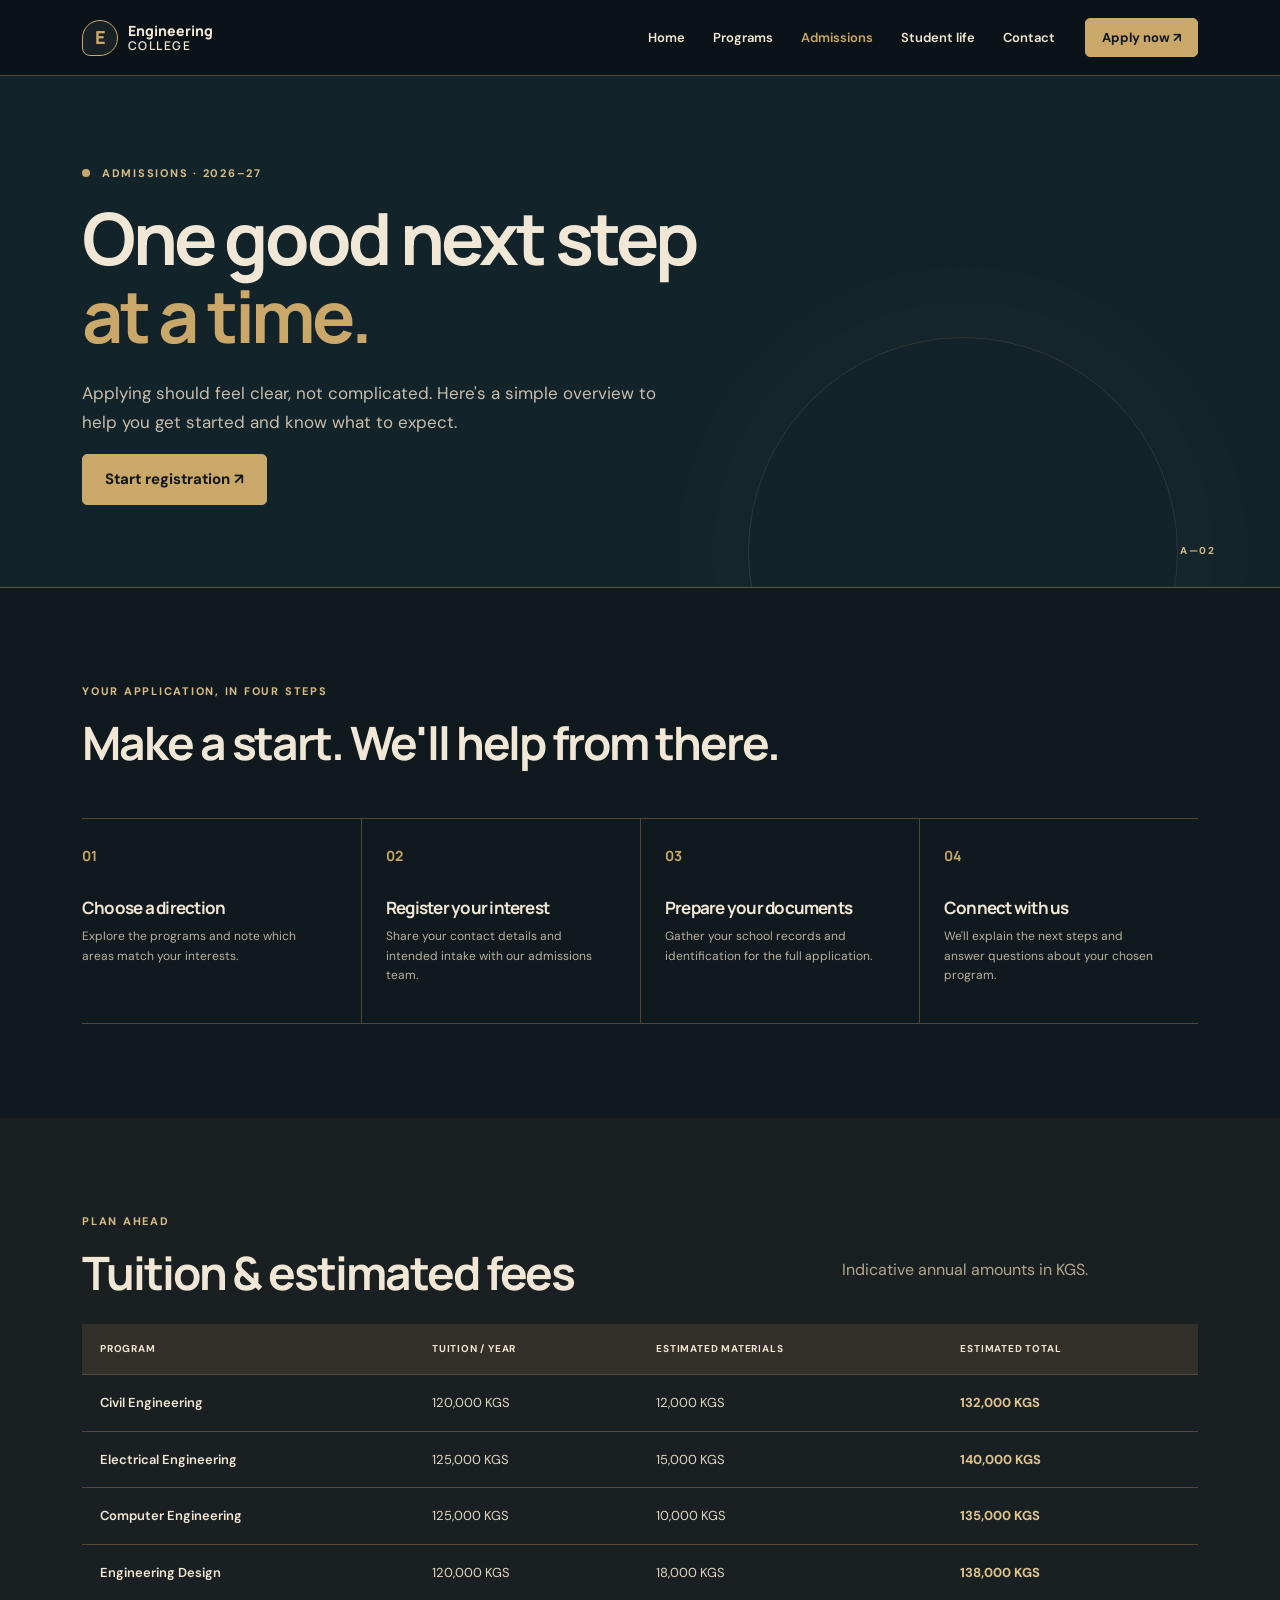
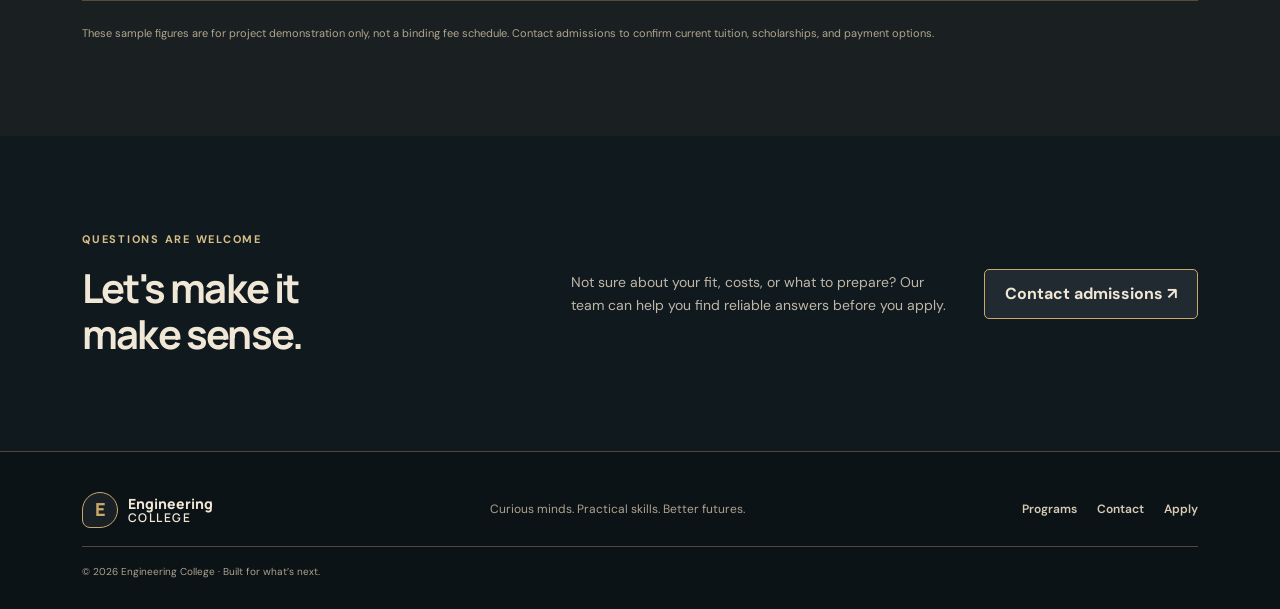
==== admissions.html @ 844ea19c "Build Engineering College static website Add six accessible responsive pages, interactive filters, v" ====
<!doctype html>
<html lang="en">
<head><meta charset="utf-8"><meta name="viewport" content="width=device-width, initial-scale=1"><meta name="description" content="Find your next step at Engineering College: application process, key dates, and estimated tuition and fees."><title>Admissions | Engineering College</title><link rel="preconnect" href="https://cdn.jsdelivr.net"><link href="https://cdn.jsdelivr.net/npm/bootstrap@5.3.3/dist/css/bootstrap.min.css" rel="stylesheet"><link href="assets/styles.css" rel="stylesheet"></head>
<body>
  <a class="skip-link" href="#main">Skip to content</a>
  <nav class="navbar navbar-expand-lg fixed-top site-nav" aria-label="Main navigation"><div class="container"><a class="navbar-brand brand" href="index.html"><span class="brand-mark" aria-hidden="true">E</span><span>Engineering<span class="brand-light">College</span></span></a><button class="navbar-toggler" type="button" data-bs-toggle="collapse" data-bs-target="#mainNav" aria-controls="mainNav" aria-expanded="false" aria-label="Toggle navigation"><span class="navbar-toggler-icon"></span></button><div class="collapse navbar-collapse" id="mainNav"><ul class="navbar-nav ms-auto align-items-lg-center"><li class="nav-item"><a class="nav-link" href="index.html">Home</a></li><li class="nav-item"><a class="nav-link" href="programs.html">Programs</a></li><li class="nav-item"><a class="nav-link active" aria-current="page" href="admissions.html">Admissions</a></li><li class="nav-item"><a class="nav-link" href="student-life.html">Student life</a></li><li class="nav-item"><a class="nav-link" href="contact.html">Contact</a></li><li class="nav-item ms-lg-3"><a class="btn btn-small btn-coral" href="registration.html">Apply now <span aria-hidden="true">↗</span></a></li></ul></div></div></nav>
  <main id="main">
    <section class="page-hero"><div class="container"><p class="eyebrow"><span class="eyebrow-dot"></span> Admissions · 2026–27</p><h1>One good next step<br><span class="text-coral">at a time.</span></h1><p class="hero-lead">Applying should feel clear, not complicated. Here's a simple overview to help you get started and know what to expect.</p><a class="btn btn-coral btn-lg mt-3" href="registration.html">Start registration <span aria-hidden="true">↗</span></a></div><span class="page-hero-mark" aria-hidden="true">A—02</span></section>
    <section class="section-pad"><div class="container"><div class="section-heading"><p class="eyebrow">Your application, in four steps</p><h2>Make a start. We'll help from there.</h2></div>
      <div class="steps-grid mt-5">
        <article class="step-card"><span class="step-count">01</span><h3>Choose a direction</h3><p>Explore the programs and note which areas match your interests.</p></article>
        <article class="step-card"><span class="step-count">02</span><h3>Register your interest</h3><p>Share your contact details and intended intake with our admissions team.</p></article>
        <article class="step-card"><span class="step-count">03</span><h3>Prepare your documents</h3><p>Gather your school records and identification for the full application.</p></article>
        <article class="step-card"><span class="step-count">04</span><h3>Connect with us</h3><p>We'll explain the next steps and answer questions about your chosen program.</p></article>
      </div>
    </div></section>
    <section class="tinted-section section-pad"><div class="container"><div class="section-heading row align-items-end"><div class="col-md-8"><p class="eyebrow">Plan ahead</p><h2>Tuition &amp; estimated fees</h2></div><div class="col-md-4"><p class="text-muted">Indicative annual amounts in KGS.</p></div></div>
      <div class="table-responsive mt-4"><table class="table fee-table"><caption class="visually-hidden">Estimated annual tuition and fees for the 2026–27 academic year</caption><thead><tr><th scope="col">Program</th><th scope="col">Tuition / year</th><th scope="col">Estimated materials</th><th scope="col">Estimated total</th></tr></thead><tbody><tr><th scope="row">Civil Engineering</th><td>120,000 KGS</td><td>12,000 KGS</td><td><strong>132,000 KGS</strong></td></tr><tr><th scope="row">Electrical Engineering</th><td>125,000 KGS</td><td>15,000 KGS</td><td><strong>140,000 KGS</strong></td></tr><tr><th scope="row">Computer Engineering</th><td>125,000 KGS</td><td>10,000 KGS</td><td><strong>135,000 KGS</strong></td></tr><tr><th scope="row">Engineering Design</th><td>120,000 KGS</td><td>18,000 KGS</td><td><strong>138,000 KGS</strong></td></tr></tbody></table></div>
      <p class="table-note">These sample figures are for project demonstration only, not a binding fee schedule. Contact admissions to confirm current tuition, scholarships, and payment options.</p>
    </div></section>
    <section class="section-pad"><div class="container split-callout"><div><p class="eyebrow">Questions are welcome</p><h2>Let's make it<br>make sense.</h2></div><p>Not sure about your fit, costs, or what to prepare? Our team can help you find reliable answers before you apply.</p><a class="btn btn-dark-green" href="contact.html">Contact admissions <span aria-hidden="true">↗</span></a></div></section>
  </main>
  <footer class="site-footer"><div class="container footer-inner"><a class="navbar-brand brand" href="index.html"><span class="brand-mark" aria-hidden="true">E</span><span>Engineering<span class="brand-light">College</span></span></a><p>Curious minds. Practical skills. Better futures.</p><div class="footer-links"><a href="programs.html">Programs</a><a href="contact.html">Contact</a><a href="registration.html">Apply</a></div><small>© 2026 Engineering College · Built for what’s next.</small></div></footer>
  <script src="https://cdn.jsdelivr.net/npm/bootstrap@5.3.3/dist/js/bootstrap.bundle.min.js"></script><script src="assets/script.js" defer></script>
</body></html>
---- assets/styles.css ----
@import url('https://fonts.googleapis.com/css2?family=DM+Sans:wght@400;500;600;700&family=Manrope:wght@400;500;600;700;800&display=swap');

:root {
  --ink: #f0e7d6;
  --ink-soft: #c9bdab;
  --muted: #b1a58f;
  --paper: #10191e;
  --white: #192126;
  --coral: #c9a86a;
  --coral-dark: #e0c58f;
  --sage: #263138;
  --sage-dark: #c9a86a;
  --line: #514638;
  --display: 'Manrope', 'Arial', sans-serif;
  --body: 'DM Sans', 'Arial', sans-serif;
}

* { box-sizing: border-box; }
html { scroll-behavior: smooth; scroll-padding-top: 5.5rem; }
body { margin: 0; padding-top: 76px; color: var(--ink); background: var(--paper); font-family: var(--body); font-size: 16px; line-height: 1.65; }
a { color: inherit; }
a:focus-visible, button:focus-visible, input:focus-visible, select:focus-visible, textarea:focus-visible { outline: 3px solid #277966; outline-offset: 3px; }
.skip-link { position: fixed; z-index: 1100; top: 8px; left: 8px; padding: 10px 16px; color: #fff; background: var(--ink); transform: translateY(-150%); }
.skip-link:focus { transform: translateY(0); }
.site-nav { min-height: 76px; padding: 10px 0; background: rgba(252, 250, 246, .97); border-bottom: 1px solid rgba(29, 48, 45, .08); backdrop-filter: blur(12px); }
.brand { display: inline-flex; align-items: center; gap: 10px; color: var(--ink); font-family: var(--display); font-size: 14px; font-weight: 800; line-height: 1.1; }
.brand:hover { color: var(--ink); }
.brand-mark { display: grid; width: 36px; height: 36px; place-items: center; color: #fff; background: var(--sage-dark); border-radius: 50% 50% 50% 8px; font-size: 18px; }
.brand-light { display: block; font-size: 12px; font-weight: 600; letter-spacing: .12em; text-transform: uppercase; }
.site-nav .nav-link { margin: 0 5px; padding: 10px 9px !important; color: #42514c; font-size: 13px; font-weight: 600; }
.site-nav .nav-link:hover, .site-nav .nav-link.active { color: var(--coral-dark); }
.navbar-toggler { border-color: var(--line); }
.navbar-toggler:focus { box-shadow: 0 0 0 .2rem rgba(39, 121, 102, .2); }
.btn { border-radius: 5px; font-weight: 700; }
.btn-coral { border: 1px solid var(--coral); color: #fff; background: var(--coral); }
.btn-coral:hover, .btn-coral:focus { border-color: var(--coral-dark); color: #fff; background: var(--coral-dark); }
.btn-coral.active { color: #fff; background: var(--coral-dark); }
.btn-small { padding: 9px 16px; font-size: 13px; }
.btn-lg { padding: 13px 22px; font-size: 15px; }
.btn-dark-green { padding: 12px 20px; color: #fff; background: var(--ink); }
.btn-dark-green:hover { color: #fff; background: var(--sage-dark); }
.hero { position: relative; overflow: hidden; padding: 75px 0 88px; background: #f3efe6; }
.hero::before { position: absolute; top: -240px; right: -170px; width: 630px; height: 630px; border: 1px solid rgba(55, 86, 77, .12); border-radius: 50%; content: ''; }
.hero-copy { position: relative; z-index: 1; padding-bottom: 10px; }
.eyebrow { margin-bottom: 17px; color: var(--sage-dark); font-size: 11px; font-weight: 700; letter-spacing: .16em; text-transform: uppercase; }
.eyebrow-dot { display: inline-block; width: 8px; height: 8px; margin-right: 7px; border-radius: 50%; background: var(--coral); }
h1, h2, h3 { font-family: var(--display); font-weight: 700; letter-spacing: -.045em; }
h1 { max-width: 720px; margin: 0; font-size: clamp(42px, 6vw, 72px); line-height: 1.08; }
h2 { font-size: clamp(30px, 4vw, 46px); line-height: 1.15; }
h3 { font-size: 21px; line-height: 1.3; }
.text-coral { color: var(--coral); }
.text-muted-green { color: #71847a; }
.hero-lead { max-width: 490px; margin: 24px 0 0; color: #59635e; font-size: 17px; line-height: 1.75; }
.text-link { display: inline-flex; align-items: center; gap: 9px; color: var(--ink); font-size: 14px; font-weight: 700; text-decoration: none; }
.text-link span { transition: transform .18s ease; }
.text-link:hover { color: var(--coral-dark); }
.text-link:hover span { transform: translateX(4px); }
.hero-proof { display: flex; align-items: center; gap: 14px; margin-top: 48px; }
.hero-proof p { margin: 0; color: var(--muted); font-size: 12px; line-height: 1.5; }
.hero-proof strong { color: var(--ink); }
.proof-avatars { display: flex; padding-left: 5px; }
.proof-avatars span { display: grid; width: 34px; height: 34px; margin-left: -5px; place-items: center; border: 2px solid #f3efe6; border-radius: 50%; color: var(--ink); background: #e7b6a1; font-size: 9px; font-weight: 700; }
.proof-avatars span:nth-child(2) { background: #bfd2c5; }
.proof-avatars span:nth-child(3) { background: #cbc3dc; }
.hero-art-wrap { position: relative; max-width: 560px; margin-left: auto; }
.hero-art { display: block; width: 100%; border-radius: 48% 48% 4px 4px; }
.art-note { position: absolute; right: -15px; bottom: 38px; display: flex; align-items: center; gap: 13px; max-width: 270px; padding: 17px 19px; color: var(--ink); background: #fffdf9; box-shadow: 0 12px 40px rgba(29, 48, 45, .1); font-size: 11px; line-height: 1.5; }
.art-note strong { font-size: 12px; }
.note-icon { color: var(--coral); font-size: 26px; }
.art-index { position: absolute; top: 18px; right: -30px; color: var(--sage-dark); font-size: 9px; font-weight: 700; letter-spacing: .16em; line-height: 1.6; writing-mode: vertical-rl; }
.hero-side-label { position: absolute; bottom: 20px; left: 22px; color: #77877e; font-size: 9px; font-weight: 700; letter-spacing: .2em; writing-mode: vertical-rl; transform: rotate(180deg); }
.stat-strip { padding: 29px 0; color: #fff; background: var(--sage-dark); }
.stat-strip .row > div { border-right: 1px solid rgba(255,255,255,.2); }
.stat-strip .row > div:last-child { border: 0; }
.stat-number { margin: 0; font-family: var(--display); font-size: 30px; font-weight: 700; letter-spacing: -.04em; line-height: 1.1; }
.stat-number span { color: #f0a58e; }
.stat-label { margin: 7px 0 0; color: #d4dfd8; font-size: 11px; }
.section-pad { padding: 94px 0; }
.section-heading { margin-bottom: 24px; }
.section-heading h2 { margin: 0; }
.feature-card { position: relative; height: 100%; min-height: 278px; padding: 27px 27px 32px; border: 1px solid var(--line); background: #fffdf9; }
.feature-number { position: absolute; top: 25px; right: 27px; color: #adb6ae; font-size: 10px; font-weight: 700; letter-spacing: .1em; }
.feature-icon { display: grid; width: 46px; height: 46px; margin-bottom: 27px; place-items: center; border-radius: 50%; font-size: 24px; }
.icon-peach { color: #9c4e3c; background: #f6e1d7; }
.icon-sage { color: #315a4c; background: #e0ebe2; }
.icon-lilac { color: #625481; background: #ece7f4; }
.feature-card h3 { margin-bottom: 12px; font-size: 19px; }
.feature-card p { max-width: 300px; margin: 0; color: #69736d; font-size: 13px; line-height: 1.75; }
.card-arrow { position: absolute; right: 24px; bottom: 20px; color: var(--coral); font-size: 22px; text-decoration: none; }
.home-cta { padding: 20px 0 90px; }
.cta-panel { position: relative; display: flex; min-height: 250px; align-items: center; justify-content: space-between; gap: 30px; overflow: hidden; padding: 50px 7%; color: #fff; background: var(--sage-dark); }
.cta-panel h2 { position: relative; z-index: 1; margin: 0; font-size: clamp(30px, 4vw, 42px); }
.eyebrow-light { color: #d0ded4; }
.cta-panel .btn { position: relative; z-index: 1; color: var(--ink); }
.cta-panel .btn:hover { color: var(--coral-dark); }
.cta-spark { position: absolute; top: -95px; right: 18%; color: rgba(255,255,255,.08); font-size: 310px; }
.site-footer { padding: 40px 0 28px; border-top: 1px solid var(--line); background: #f5f2eb; }
.footer-inner { display: flex; flex-wrap: wrap; align-items: center; justify-content: space-between; gap: 18px 30px; }
.footer-inner > p { margin: 0; color: var(--muted); font-size: 12px; }
.footer-links { display: flex; gap: 20px; }
.footer-links a { color: var(--ink-soft); font-size: 12px; font-weight: 600; text-decoration: none; }
.footer-links a:hover { color: var(--coral-dark); }
.footer-inner small { width: 100%; padding-top: 17px; border-top: 1px solid var(--line); color: var(--muted); font-size: 10px; }
.page-hero { position: relative; overflow: hidden; padding: 88px 0 82px; background: #f3efe6; }
.page-hero::after { position: absolute; right: 8%; bottom: -180px; width: 430px; height: 430px; border: 1px solid rgba(55,86,77,.12); border-radius: 50%; box-shadow: 0 0 0 35px rgba(55,86,77,.025), 0 0 0 70px rgba(55,86,77,.025); content: ''; }
.page-hero .container { position: relative; z-index: 1; }
.page-hero .hero-lead { max-width: 600px; }
.page-hero-short { padding: 75px 0 68px; }
.page-hero-mark { position: absolute; right: 5%; bottom: 27px; z-index: 1; color: #76847c; font-size: 10px; font-weight: 700; letter-spacing: .18em; }
.program-card { position: relative; height: 100%; padding: 28px 30px; border: 1px solid rgba(29,48,45,.08); }
.program-peach { background: #f7e6dd; }
.program-blue { background: #e6edf0; }
.program-sage { background: #e5eee6; }
.program-lilac { background: #eee9f4; }
.program-top { display: flex; align-items: center; justify-content: space-between; margin-bottom: 34px; }
.program-code { color: #5e6e66; font-size: 9px; font-weight: 700; letter-spacing: .12em; }
.program-symbol { color: var(--sage-dark); font-size: 32px; }
.program-card h3 { margin: 0 0 10px; font-size: 25px; }
.program-card p { max-width: 500px; color: #54635c; font-size: 13px; }
.program-card ul { display: flex; flex-wrap: wrap; gap: 7px 22px; margin: 22px 0 25px; padding: 0; list-style: none; }
.program-card li { color: var(--ink-soft); font-size: 11px; }
.program-card li::before { margin-right: 7px; color: var(--coral); content: '•'; }
.filter-row { display: flex; flex-wrap: wrap; gap: 8px; }
.filter-button { padding: 8px 15px; border: 1px solid #d6ddd7; border-radius: 30px; color: var(--ink-soft); background: transparent; font-size: 12px; font-weight: 600; }
.filter-button:hover, .filter-button.is-selected { border-color: var(--sage-dark); color: #fff; background: var(--sage-dark); }
.tinted-section { background: #f3f1e9; }
.split-callout { display: grid; grid-template-columns: 1.2fr 1fr auto; align-items: center; gap: 36px; }
.split-callout h2 { margin: 0; font-size: clamp(30px, 4vw, 40px); }
.split-callout > p { margin: 0; color: #647069; font-size: 14px; }
.split-callout .btn { white-space: nowrap; }
.steps-grid { display: grid; grid-template-columns: repeat(4, 1fr); gap: 0; border-top: 1px solid var(--line); }
.step-card { min-height: 205px; padding: 25px 24px 24px 0; border-bottom: 1px solid var(--line); }
.step-card + .step-card { padding-left: 24px; border-left: 1px solid var(--line); }
.step-count { display: block; margin-bottom: 30px; color: var(--coral); font-family: var(--display); font-size: 14px; font-weight: 700; }
.step-card h3 { font-size: 17px; }
.step-card p { max-width: 220px; margin: 0; color: var(--muted); font-size: 12px; }
.fee-table { min-width: 650px; margin-bottom: 12px; border-color: #dedfd7; }
.fee-table th, .fee-table td { padding: 17px 18px; background: transparent; color: var(--ink-soft); font-size: 13px; }
.fee-table thead th { color: var(--sage-dark); background: #e7ebe3; font-size: 10px; letter-spacing: .08em; text-transform: uppercase; }
.fee-table tbody th { color: var(--ink); font-weight: 600; }
.fee-table strong { color: var(--ink); }
.table-note { margin: 12px 0 0; color: var(--muted); font-size: 11px; }
.news-card { height: 100%; padding-bottom: 20px; }
.news-art { display: flex; height: 210px; align-items: center; justify-content: space-between; overflow: hidden; padding: 26px; }
.news-art span { font-family: var(--display); font-size: 30px; font-weight: 800; letter-spacing: -.07em; line-height: .96; }
.news-art i { font-size: 70px; font-style: normal; opacity: .7; }
.news-art-orange { color: #863f2f; background: #f1d4c6; }
.news-art-green { color: #305749; background: #dce9dd; }
.news-art-blue { color: #3c5960; background: #dce7e9; }
.news-meta { display: flex; justify-content: space-between; margin: 21px 0 11px; color: #748278; font-size: 9px; font-weight: 700; letter-spacing: .12em; }
.news-card h3 { margin-bottom: 9px; font-size: 19px; }
.news-card p { min-height: 66px; color: #66716b; font-size: 12px; }
.news-card .text-link { font-size: 12px; }
.contact-section { padding-top: 75px; }
.contact-section h2, .registration-aside h2 { margin-bottom: 17px; font-size: clamp(32px, 4vw, 44px); }
.contact-intro, .registration-aside > p:not(.eyebrow) { max-width: 380px; color: #6a756e; font-size: 14px; }
.contact-detail { display: flex; gap: 15px; margin-top: 27px; }
.detail-icon { display: grid; flex: 0 0 38px; width: 38px; height: 38px; place-items: center; border-radius: 50%; color: var(--sage-dark); background: var(--sage); font-size: 16px; }
.contact-detail div > span { display: block; margin-bottom: 3px; color: var(--muted); font-size: 10px; font-weight: 700; letter-spacing: .1em; text-transform: uppercase; }
.contact-detail a, .contact-detail p { margin: 0; color: var(--ink); font-size: 13px; font-weight: 600; text-decoration: none; }
.contact-detail a:hover { color: var(--coral-dark); text-decoration: underline; }
.contact-hours { margin-top: 27px; color: var(--muted); font-size: 11px; }
.form-panel { padding: 34px; border: 1px solid var(--line); background: #fffdf9; }
.form-title { margin: 0 0 7px; font-size: 23px; }
.form-subtitle { margin: 0 0 25px; color: var(--muted); font-size: 12px; }
.form-subtitle span, .form-label > span, .agreement-check .form-check-label > span { color: var(--coral-dark); }
.form-label, .choice-field legend { margin-bottom: 7px; color: var(--ink); font-size: 12px; font-weight: 700; }
.form-control, .form-select { min-height: 46px; border-color: #dcded7; border-radius: 3px; color: var(--ink); background-color: #fff; font-size: 13px; }
textarea.form-control { min-height: unset; }
.form-control:focus, .form-select:focus, .form-check-input:focus { border-color: #438572; box-shadow: 0 0 0 .2rem rgba(39,121,102,.14); }
.form-control.is-invalid, .form-select.is-invalid { border-color: #b94537; background-image: none; }
.form-check-input.is-invalid { border-color: #b94537; }
.field-error { min-height: 0; color: #a9382e; font-size: 11px; }
.field-error:not(:empty) { margin-top: 4px; }
.form-text { color: var(--muted); font-size: 10px; }
.choice-field { margin: 0; padding: 0; border: 0; }
.choice-field legend { float: none; width: auto; }
.choice-options { display: flex; gap: 25px; padding-top: 3px; }
.form-check-label { color: #4d5b54; font-size: 12px; }
.form-check-input { border-color: #adb8ae; }
.agreement-check { padding: 14px 15px 14px 2em; background: #f4f4ed; }
.agreement-check .form-check-label { line-height: 1.55; }
.form-feedback { min-height: 0; margin: 12px 0 0; font-size: 13px; font-weight: 600; }
.form-feedback:empty { display: none; }
.form-feedback.is-success { padding: 12px 14px; color: #285d43; background: #e4f1e5; }
.form-feedback.is-error { padding: 12px 14px; color: #8d3029; background: #f8e6e1; }
.form-disclaimer { margin: 13px 0 0; color: var(--muted); font-size: 10px; line-height: 1.6; }
.honeypot { position: absolute !important; width: 1px; height: 1px; overflow: hidden; clip: rect(0,0,0,0); white-space: nowrap; }
.registration-section { padding-top: 70px; }
.registration-aside { position: sticky; top: 110px; }
.aside-note { display: flex; gap: 13px; margin-top: 30px; padding: 16px; color: var(--sage-dark); background: #e7eee6; }
.aside-note > span { color: var(--coral); font-size: 22px; }
.aside-note p { margin: 0; font-size: 11px; line-height: 1.6; }
.aside-steps { margin-top: 34px; border-top: 1px solid var(--line); }
.aside-steps p { display: flex; gap: 14px; margin: 0; padding: 13px 0; border-bottom: 1px solid var(--line); color: var(--ink-soft); font-size: 12px; font-weight: 600; }
.aside-steps span { color: var(--coral-dark); font-size: 10px; }

@media (max-width: 991.98px) {
  .site-nav .navbar-collapse { padding: 14px 0 8px; }
  .site-nav .nav-link { margin: 0; }
  .site-nav .nav-item.ms-lg-3 { margin: 7px 0 0 !important; }
  .hero { padding: 60px 0 70px; }
  .hero-art-wrap { max-width: 520px; margin: 10px auto 0; }
  .hero-side-label { display: none; }
  .split-callout { grid-template-columns: 1fr 1fr; }
  .split-callout .btn { justify-self: start; }
  .registration-aside { position: static; }
}
@media (max-width: 767.98px) {
  body { padding-top: 68px; }
  .site-nav { min-height: 68px; }
  .hero { padding: 48px 0 58px; }
  .hero-lead { font-size: 15px; }
  .hero-proof { margin-top: 34px; }
  .art-note { right: 5px; bottom: 20px; max-width: 230px; padding: 12px; }
  .art-index { right: 0; }
  .stat-strip .row > div:nth-child(2) { border-right: 0; }
  .stat-strip .row > div { padding-top: 4px; padding-bottom: 4px; }
  .stat-number { font-size: 26px; }
  .section-pad { padding: 68px 0; }
  .section-heading .text-md-end { text-align: left !important; }
  .feature-card { min-height: 250px; }
  .home-cta { padding: 8px 0 65px; }
  .cta-panel { min-height: 280px; align-items: flex-start; flex-direction: column; justify-content: center; padding: 38px 28px; }
  .cta-spark { top: -66px; right: -15%; font-size: 240px; }
  .footer-inner { align-items: flex-start; flex-direction: column; }
  .footer-inner small { margin-top: 4px; }
  .page-hero { padding: 65px 0 62px; }
  .page-hero-short { padding: 55px 0; }
  .page-hero::after { right: -200px; }
  .split-callout { grid-template-columns: 1fr; gap: 20px; }
  .steps-grid { grid-template-columns: repeat(2, 1fr); }
  .step-card:nth-child(3) { padding-left: 0; border-left: 0; }
  .step-card:nth-child(3), .step-card:nth-child(4) { border-top: 0; }
  .step-card { min-height: 190px; }
  .form-panel { padding: 25px 21px; }
  .contact-section { padding-top: 55px; }
  .registration-section { padding-top: 52px; }
}
@media (max-width: 420px) {
  .hero .btn-lg { padding: 11px 15px; font-size: 13px; }
  .art-note { right: -7px; max-width: 210px; font-size: 10px; }
  .stat-label { font-size: 10px; }
  .steps-grid { grid-template-columns: 1fr; }
  .step-card, .step-card + .step-card { min-height: auto; padding: 20px 0; border-left: 0; }
  .step-count { margin-bottom: 15px; }
}
@media (prefers-reduced-motion: reduce) {
  *, *::before, *::after { scroll-behavior: auto !important; transition-duration: .01ms !important; animation-duration: .01ms !important; animation-iteration-count: 1 !important; }
}

/* Restrained dark-academia palette with fine, bookplate-inspired framing. */
body { color: var(--ink); background: var(--paper); }
.site-nav { background: rgba(13, 20, 24, .97); border-bottom-color: rgba(201, 168, 106, .36); }
.brand, .brand:hover, .site-nav .nav-link { color: var(--ink); }
.brand-mark { border: 1px solid var(--coral); color: var(--coral); background: #192126; }
.site-nav .nav-link:hover, .site-nav .nav-link.active { color: var(--coral); }
.navbar-toggler { border-color: #756448; }
.navbar-toggler-icon { filter: invert(.84) sepia(.35) saturate(.58); }
.btn-coral { border-color: var(--coral); color: #141719; background: var(--coral); }
.btn-coral:hover, .btn-coral:focus, .btn-coral.active { border-color: var(--coral-dark); color: #141719; background: var(--coral-dark); }
.btn-dark-green { border: 1px solid var(--coral); color: var(--ink); background: #202a30; }
.btn-dark-green:hover { color: #101719; background: var(--coral); }
a:focus-visible, button:focus-visible, input:focus-visible, select:focus-visible, textarea:focus-visible { outline-color: #e0c58f; }
.hero, .page-hero { background: #13232a; }
.hero::before { border-color: rgba(201, 168, 106, .18); }
.hero::after, .page-hero::after { border-color: rgba(201, 168, 106, .15); }
.eyebrow, .page-hero-mark, .art-index { color: #d7bd88; }
.hero-lead { color: #c8beae; }
.hero-proof p { color: #b9b09f; }
.hero-proof strong, .text-link { color: var(--ink); }
.text-link:hover { color: var(--coral); }
.proof-avatars span { border-color: #13232a; color: #1a1c1c; background: #dfc690; }
.proof-avatars span:nth-child(2) { background: #b78a5c; }
.proof-avatars span:nth-child(3) { color: #f2e8d8; background: #710912; }
.art-note { border: 1px solid #82704e; color: var(--ink); background: #20272a; box-shadow: 0 12px 40px rgba(0,0,0,.32); }
.note-icon, .card-arrow { color: var(--coral); }
.stat-strip { color: #17191a; background: #c9a86a; }
.stat-strip .row > div { border-color: rgba(34, 29, 22, .25); }
.stat-number span { color: #710912; }
.stat-label { color: #3b3429; }
.section-heading .text-muted, .section-heading > div > p:not(.eyebrow) { color: #b1a58f !important; }
.feature-card { border: 1px solid #5b4b37; background: #192126; }
.feature-number { color: #c0a974; }
.feature-icon { border: 1px solid rgba(201,168,106,.55); color: #e1c98f; background: #222b30; }
.icon-peach { color: #e2c58d; background: #33241f; }
.icon-sage { color: #e2c58d; background: #222c2a; }
.icon-lilac { color: #e2c58d; background: #29252e; }
.feature-card p, .split-callout > p { color: #c0b7a7; }
.home-cta { background: #10191e; }
.cta-panel { border: 1px double #c9a86a; outline: 1px solid rgba(201,168,106,.4); outline-offset: -8px; color: var(--ink); background: #192126; }
.cta-panel .btn { border: 1px solid var(--coral); color: #191919; background: var(--coral); }
.cta-panel .btn:hover { color: #191919; background: var(--coral-dark); }
.cta-spark { color: rgba(201,168,106,.07); }
.site-footer { border-top-color: #514638; background: #0c1317; }
.footer-inner > p, .footer-inner small { color: #aea28d; }
.footer-inner small { border-top-color: #514638; }
.footer-links a { color: #d8cbb6; }
.footer-links a:hover { color: var(--coral); }
.page-hero { border-bottom: 1px solid rgba(201,168,106,.42); }
.tinted-section { background: #1a2021; }
.program-card { border: 1px solid #65553c; color: var(--ink); background: #1a2226; }
.program-peach { background: linear-gradient(145deg, #261e1b, #1a2226 68%); }
.program-blue { background: linear-gradient(145deg, #17282d, #1a2226 68%); }
.program-sage { background: linear-gradient(145deg, #1d2925, #1a2226 68%); }
.program-lilac { background: linear-gradient(145deg, #292329, #1a2226 68%); }
.program-code { color: #d5bd8a; }
.program-symbol { color: var(--coral); }
.program-card p, .program-card li { color: #c7bdad; }
.program-card li::before { color: var(--coral); }
.filter-button { border-color: #76664a; color: #ddd1bc; background: transparent; }
.filter-button:hover, .filter-button.is-selected { border-color: var(--coral); color: #161819; background: var(--coral); }
.steps-grid, .step-card { border-color: #514638; }
.step-card + .step-card { border-left-color: #514638; }
.step-card p { color: #b9b09f; }
.step-count { color: var(--coral); }
.fee-table { border-color: #574a38; }
.fee-table th, .fee-table td { color: #e1d6c3; }
.fee-table thead th { color: #f0e5d1; background: #33302a; }
.fee-table tbody th { color: var(--ink); }
.fee-table strong { color: #e0c58f; }
.table-note { color: #b1a58f; }
.news-art { border: 1px solid #786341; }
.news-art-orange { color: #e0c58f; background: #3b201b; }
.news-art-green { color: #e2c991; background: #1d2925; }
.news-art-blue { color: #e2c991; background: #192830; }
.news-meta { color: #d1b778; }
.news-card p { color: #c0b7a7; }
.detail-icon { border: 1px solid #a48a55; color: #e0c58f; background: #212a2d; }
.contact-intro, .registration-aside > p:not(.eyebrow) { color: #c0b7a7; }
.contact-detail div > span, .contact-hours { color: #b8a980; }
.contact-detail a, .contact-detail p { color: var(--ink); }
.form-panel { border: 1px double #9b8050; outline: 1px solid rgba(201,168,106,.26); outline-offset: -7px; background: #171f23; }
.form-subtitle, .form-text { color: #b7ad9c; }
.form-label, .choice-field legend { color: #ede3d2; }
.form-control, .form-select { border-color: #695b46; color: #f0e7d6; background-color: #10181c; }
.form-control:focus, .form-select:focus { border-color: #d2b571; color: #fff4e2; background-color: #121b1f; box-shadow: 0 0 0 .2rem rgba(201,168,106,.18); }
.form-control::placeholder { color: #a99c87; }
.form-check-label { color: #d7cbb7; }
.form-check-input { border-color: #9c865b; background-color: #10181c; }
.form-check-input:checked { border-color: #c9a86a; background-color: #c9a86a; }
.agreement-check { border-left: 2px solid #c9a86a; background: #222725; }
.field-error { color: #f0a28e; }
.form-control.is-invalid, .form-select.is-invalid, .form-check-input.is-invalid { border-color: #df7c69; }
.form-feedback.is-success { border-left: 3px solid #c9a86a; color: #f0e7d6; background: #26352e; }
.form-feedback.is-error { border-left: 3px solid #a44c41; color: #f4d0c3; background: #382322; }
.form-disclaimer { color: #b3a995; }
.aside-note { border-left: 2px solid #c9a86a; color: #ead9b5; background: #222a27; }
.aside-note > span, .aside-steps span { color: #d8b96e; }
.aside-steps, .aside-steps p { border-color: #514638; }
.aside-steps p { color: #d8cbb6; }

@media (max-width: 767.98px) {
  .stat-strip .row > div:nth-child(2) { border-right: 0; }
}
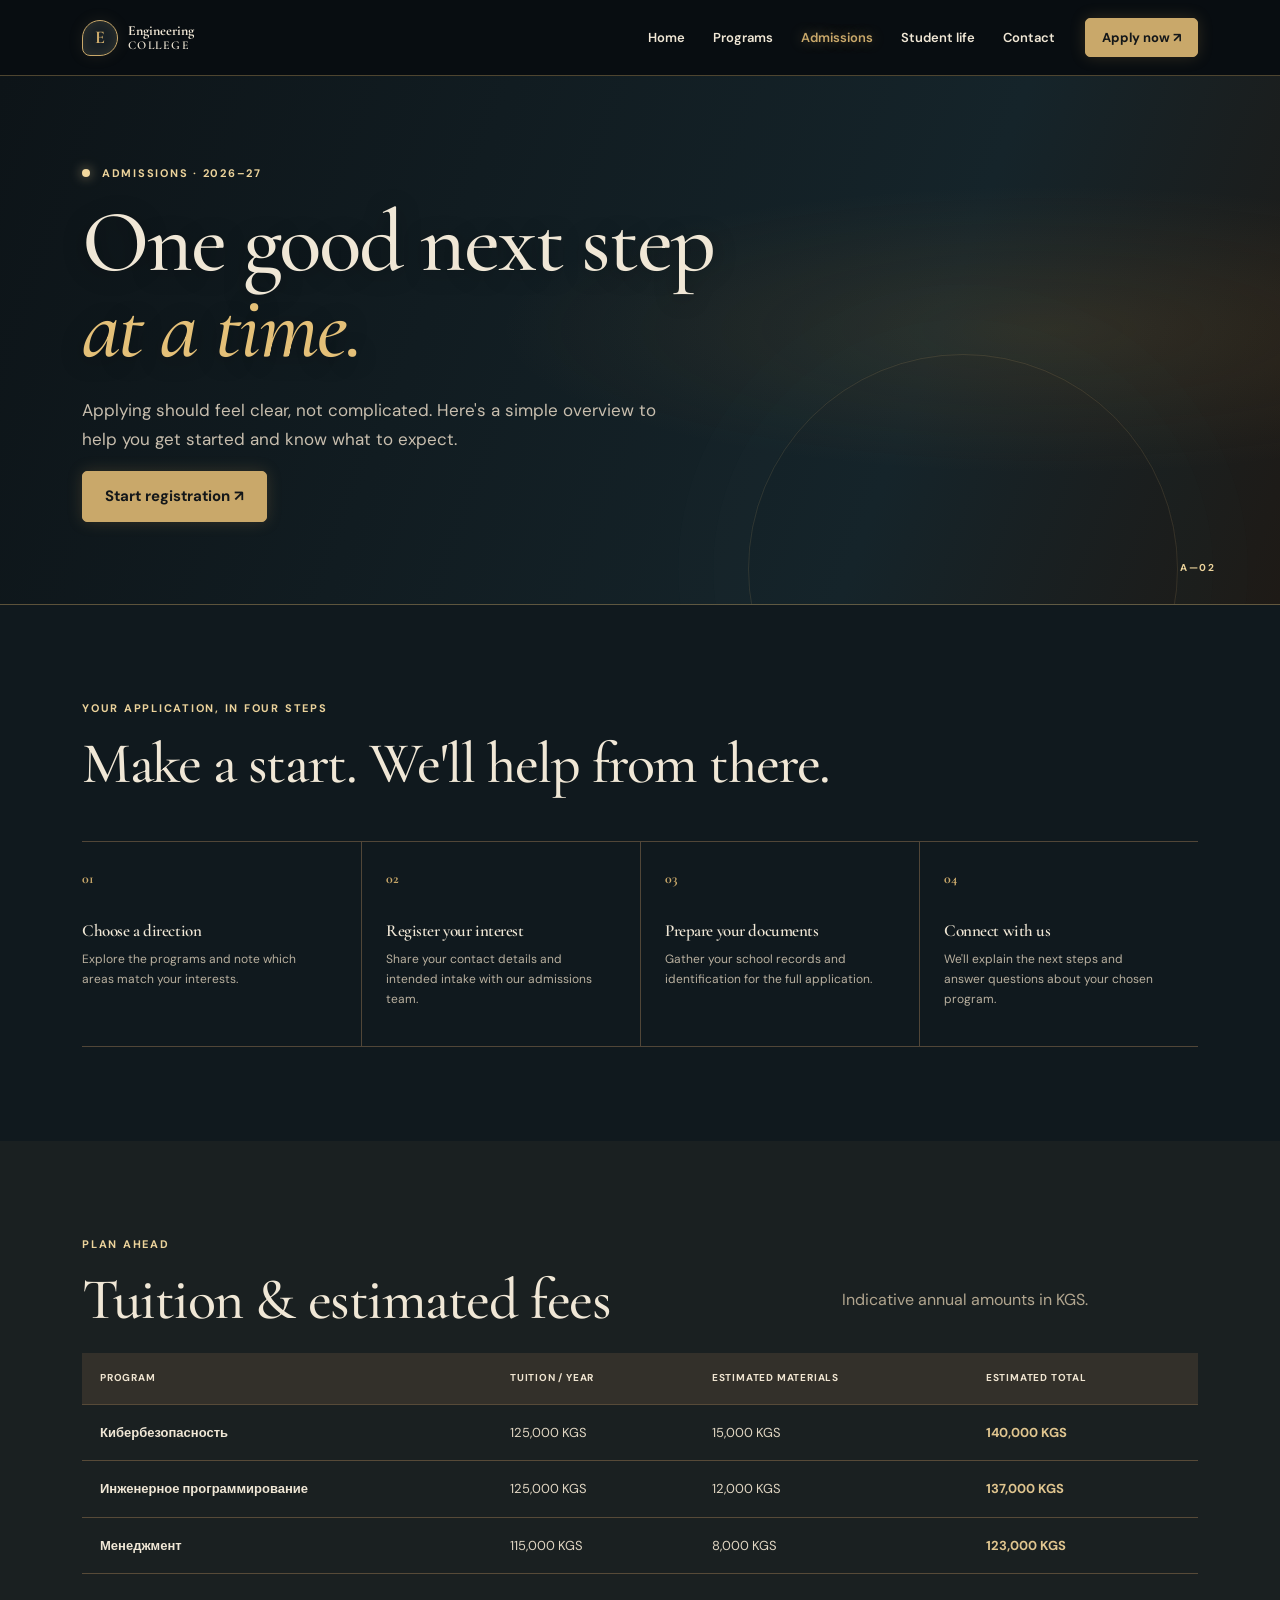
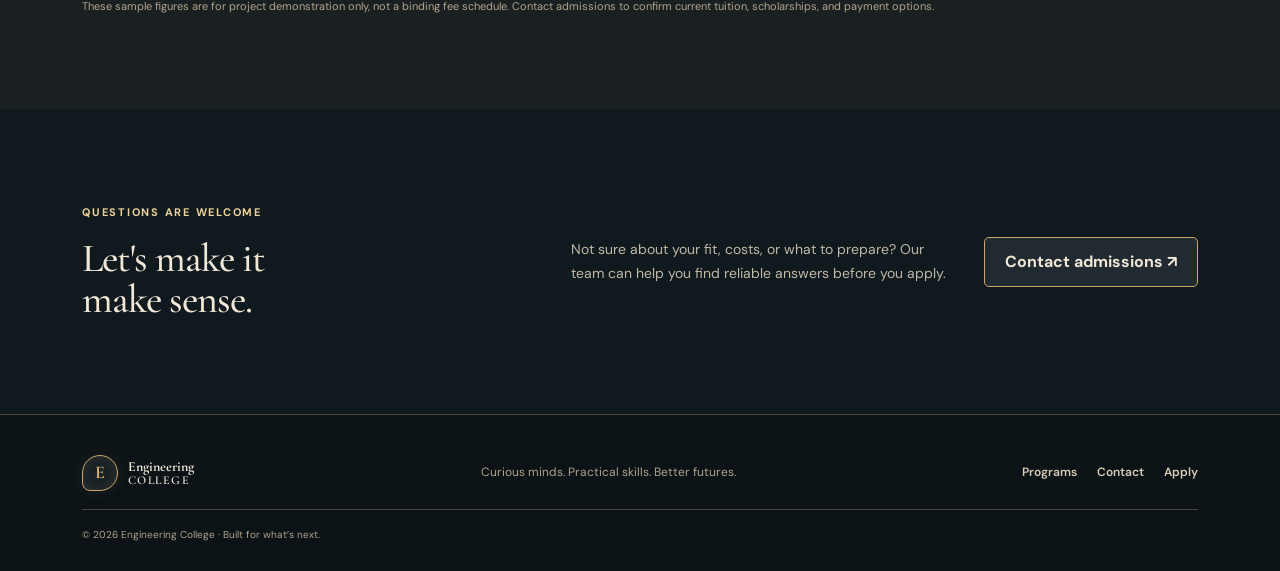
==== commit e1a5f1cc: "Shape the dark-academia identity and study programs Add original night-study collage artwork, editor" ====
--- a/admissions.html
+++ b/admissions.html
@@ -15,7 +15,7 @@
       </div>
     </div></section>
     <section class="tinted-section section-pad"><div class="container"><div class="section-heading row align-items-end"><div class="col-md-8"><p class="eyebrow">Plan ahead</p><h2>Tuition &amp; estimated fees</h2></div><div class="col-md-4"><p class="text-muted">Indicative annual amounts in KGS.</p></div></div>
-      <div class="table-responsive mt-4"><table class="table fee-table"><caption class="visually-hidden">Estimated annual tuition and fees for the 2026–27 academic year</caption><thead><tr><th scope="col">Program</th><th scope="col">Tuition / year</th><th scope="col">Estimated materials</th><th scope="col">Estimated total</th></tr></thead><tbody><tr><th scope="row">Civil Engineering</th><td>120,000 KGS</td><td>12,000 KGS</td><td><strong>132,000 KGS</strong></td></tr><tr><th scope="row">Electrical Engineering</th><td>125,000 KGS</td><td>15,000 KGS</td><td><strong>140,000 KGS</strong></td></tr><tr><th scope="row">Computer Engineering</th><td>125,000 KGS</td><td>10,000 KGS</td><td><strong>135,000 KGS</strong></td></tr><tr><th scope="row">Engineering Design</th><td>120,000 KGS</td><td>18,000 KGS</td><td><strong>138,000 KGS</strong></td></tr></tbody></table></div>
+      <div class="table-responsive mt-4"><table class="table fee-table"><caption class="visually-hidden">Estimated annual tuition and fees for the 2026–27 academic year</caption><thead><tr><th scope="col">Program</th><th scope="col">Tuition / year</th><th scope="col">Estimated materials</th><th scope="col">Estimated total</th></tr></thead><tbody><tr><th scope="row" lang="ru">Кибербезопасность</th><td>125,000 KGS</td><td>15,000 KGS</td><td><strong>140,000 KGS</strong></td></tr><tr><th scope="row" lang="ru">Инженерное программирование</th><td>125,000 KGS</td><td>12,000 KGS</td><td><strong>137,000 KGS</strong></td></tr><tr><th scope="row" lang="ru">Менеджмент</th><td>115,000 KGS</td><td>8,000 KGS</td><td><strong>123,000 KGS</strong></td></tr></tbody></table></div>
       <p class="table-note">These sample figures are for project demonstration only, not a binding fee schedule. Contact admissions to confirm current tuition, scholarships, and payment options.</p>
     </div></section>
     <section class="section-pad"><div class="container split-callout"><div><p class="eyebrow">Questions are welcome</p><h2>Let's make it<br>make sense.</h2></div><p>Not sure about your fit, costs, or what to prepare? Our team can help you find reliable answers before you apply.</p><a class="btn btn-dark-green" href="contact.html">Contact admissions <span aria-hidden="true">↗</span></a></div></section>
--- a/assets/styles.css
+++ b/assets/styles.css
@@ -1,4 +1,4 @@
-@import url('https://fonts.googleapis.com/css2?family=DM+Sans:wght@400;500;600;700&family=Manrope:wght@400;500;600;700;800&display=swap');
+@import url('https://fonts.googleapis.com/css2?family=Cormorant+Garamond:ital,wght@0,400;0,500;0,600;0,700;1,400;1,500;1,600&family=DM+Sans:wght@400;500;600;700&display=swap');
 
 :root {
   --ink: #f0e7d6;
@@ -353,3 +353,100 @@
 @media (max-width: 767.98px) {
   .stat-strip .row > div:nth-child(2) { border-right: 0; }
 }
+
+/* Editorial details and original night-study collage. */
+:root {
+  --display: 'Cormorant Garamond', 'Georgia', serif;
+  --gold-glow: #f0d496;
+  --gold-shadow: #8d642c;
+}
+
+h1, h2, h3 { letter-spacing: -.025em; }
+h1 { font-size: clamp(52px, 7.3vw, 88px); font-weight: 500; line-height: .98; }
+h2 { font-size: clamp(38px, 5vw, 58px); font-weight: 500; line-height: 1.02; }
+h3 { font-weight: 600; }
+h1 .text-coral, h2 .text-coral { font-style: italic; }
+.hero { background: radial-gradient(ellipse at 82% 35%, rgba(166,112,45,.2), transparent 36%), linear-gradient(112deg, #0d1418 3%, #14252b 67%, #211d18); }
+.hero::before { border: 1px solid rgba(226,192,126,.25); box-shadow: inset 0 0 80px rgba(201,168,106,.035), 0 0 70px rgba(201,168,106,.06); }
+.hero::after { position: absolute; top: 4%; right: 12%; width: 7px; height: 7px; border-radius: 50%; background: #ffe8ac; box-shadow: 0 0 9px 3px rgba(240,212,150,.8), 0 0 36px 12px rgba(230,173,79,.24); content: ''; }
+.hero-copy h1 { max-width: 640px; text-shadow: 0 3px 28px rgba(0,0,0,.32); }
+.text-coral { color: #e4c078; }
+.eyebrow, .page-hero-mark, .art-index { color: #ecd39b; }
+.eyebrow-dot { background: #f2d89e; box-shadow: 0 0 12px rgba(240,212,150,.65); }
+.hero-art-wrap { padding: 11px; border: 1px solid rgba(222,185,115,.72); outline: 1px solid rgba(222,185,115,.27); outline-offset: 5px; background: linear-gradient(135deg, rgba(222,185,115,.15), transparent 37%, rgba(222,185,115,.09)); }
+.hero-art-wrap::before { position: absolute; inset: 3px; z-index: 1; border: 1px solid rgba(255,235,184,.3); pointer-events: none; content: ''; }
+.hero-art-wrap::after { position: absolute; top: 18%; right: 19%; z-index: 2; width: 5px; height: 5px; border-radius: 50%; background: #fff1c8; box-shadow: 0 0 8px 3px rgba(255,225,164,.75), 0 0 25px 8px rgba(225,172,78,.4); content: ''; }
+.hero-art { border-radius: 0; filter: saturate(.82) contrast(1.07); }
+.art-note { right: -24px; bottom: 24px; border-color: #b39355; background: rgba(15,22,25,.96); }
+.art-index { top: 20px; right: 19px; z-index: 3; }
+.stat-strip { color: #f1e7d3; background: #0a1013; border-top: 1px solid #6f5939; border-bottom: 1px solid #6f5939; box-shadow: inset 0 1px 0 rgba(244,215,155,.12), inset 0 -1px 0 rgba(244,215,155,.12); }
+.stat-strip .row > div { border-color: rgba(206,169,102,.3); }
+.stat-number { color: #f3db9f; font-family: var(--display); font-size: 39px; font-weight: 600; }
+.stat-number span { color: #fff1ca; }
+.stat-label { color: #c6b99f; letter-spacing: .035em; }
+.night-gallery { padding: 82px 0 92px; background: radial-gradient(ellipse at 50% 50%, rgba(112,79,38,.13), transparent 66%), #101619; }
+.gallery-heading { display: flex; align-items: end; justify-content: space-between; gap: 24px; margin-bottom: 28px; }
+.gallery-heading h2 { margin: 0; }
+.gallery-heading > p { max-width: 300px; margin: 0 0 4px; color: #c2b69f; font-size: 13px; }
+.gallery-frame { display: grid; grid-template-columns: repeat(4, minmax(0, 1fr)); grid-auto-rows: 172px; gap: 9px; padding: 9px; border: 1px solid #715a35; outline: 1px solid rgba(201,168,106,.24); outline-offset: 4px; background: #070b0d; }
+.gallery-tile { position: relative; display: flex; min-width: 0; align-items: end; overflow: hidden; padding: 17px; border: 1px solid rgba(224,192,132,.34); isolation: isolate; }
+.gallery-tile::before, .gallery-tile::after { position: absolute; inset: 0; z-index: -1; content: ''; transition: transform .6s ease, filter .6s ease; }
+.gallery-tile::after { inset: auto 13px 12px auto; width: 8px; height: 8px; border-radius: 50%; background: #ffe6a5; box-shadow: 0 0 9px 4px rgba(255,220,133,.78), 0 0 27px 12px rgba(203,142,47,.48); }
+.gallery-tile:hover::before { transform: scale(1.06); filter: brightness(1.2); }
+.gallery-tile figcaption { color: #fff4dc; font-family: var(--display); font-size: 23px; font-style: italic; font-weight: 600; line-height: 1; text-shadow: 0 2px 12px #000; }
+.gallery-tile figcaption small { display: block; margin-bottom: 7px; color: #efcf83; font-family: var(--body); font-size: 8px; font-style: normal; font-weight: 700; letter-spacing: .18em; text-transform: uppercase; }
+.gallery-candle { grid-row: span 2; }
+.gallery-candle::before { background: radial-gradient(ellipse at 48% 28%, #ffc66a 0 2%, #9a5226 4%, transparent 14%), radial-gradient(ellipse at 48% 38%, #e8c996 0 15%, transparent 16%), radial-gradient(ellipse at 25% 80%, #46413b, transparent 40%), linear-gradient(145deg,#272522,#050606 70%); }
+.gallery-clock::before { background: radial-gradient(circle at 54% 37%, transparent 0 21%, #a88c5a 22% 23%, #242629 24% 31%, transparent 32%), repeating-conic-gradient(from 4deg at 54% 37%, #c1a56d 0 1deg, transparent 1deg 30deg), linear-gradient(135deg,#090b0d,#53504a 48%,#100e0b); }
+.gallery-gold::before { background: radial-gradient(ellipse at 56% 40%, rgba(255,224,153,.95), transparent 8%), repeating-linear-gradient(118deg,transparent 0 9px,rgba(244,193,99,.58) 10px,transparent 13px), linear-gradient(135deg,#17130d,#a86920 44%,#f0ca78 53%,#23170e); }
+.gallery-crown::before { background: radial-gradient(ellipse at 50% 50%,rgba(255,227,167,.84) 0 3%,transparent 29%),repeating-conic-gradient(from -8deg at 50% 50%,rgba(242,200,119,.75) 0 2deg,transparent 3deg 14deg),linear-gradient(145deg,#16120d,#90642a 48%,#21170f); }
+.gallery-crown::after { top: 26px; right: 24px; }
+.gallery-water::before { background: repeating-radial-gradient(ellipse at 35% 112%,transparent 0 8px,rgba(246,195,97,.74) 9px 10px,transparent 12px 19px),linear-gradient(150deg,#110d08,#a3651c 48%,#24160a); }
+.gallery-water::after { top: 30%; right: 26%; width: 5px; height: 5px; }
+.gallery-marble { grid-column: span 2; }
+.gallery-marble::before { background: radial-gradient(ellipse at 15% 35%,rgba(190,147,81,.95),transparent 2%,transparent 14%), linear-gradient(135deg,transparent 30%,rgba(193,153,95,.65) 31%,#111315 34%,transparent 38%), linear-gradient(28deg,#080a0b,#303033 48%,#080909); }
+.gallery-chess::before { background: repeating-conic-gradient(#b38c51 0 25%,#171717 0 50%) 0 / 42px 42px; filter: brightness(.58); }
+.gallery-rose::before { background: repeating-radial-gradient(ellipse at 54% 48%,#1d1919 0 5px,#493226 6px 8px,#0c0e0e 9px 13px); }
+.gallery-veil::before { background: radial-gradient(circle at 22% 26%,#fff1c4 0 1px,transparent 5px),radial-gradient(circle at 74% 40%,#efd48f 0 1px,transparent 5px),radial-gradient(circle at 42% 73%,#fff0c0 0 2px,transparent 6px),repeating-linear-gradient(102deg,transparent 0 7px,rgba(226,177,89,.53) 8px,transparent 10px 18px),linear-gradient(145deg,#101214,#62451f 48%,#090a0b); }
+.gallery-mask::before { background: radial-gradient(ellipse at 37% 45%,#08090a 0 6%,transparent 7%),radial-gradient(ellipse at 63% 45%,#08090a 0 6%,transparent 7%),radial-gradient(ellipse at 50% 49%,transparent 0 20%,rgba(214,176,107,.9) 21% 22%,transparent 23%),radial-gradient(ellipse at 50% 50%,#57504a 0 26%,#19191a 27% 38%,transparent 39%),radial-gradient(circle at 52% 47%,rgba(208,166,90,.52),transparent 48%),linear-gradient(145deg,#08090a,#252321); }
+.gallery-mask::after { top: 22px; right: 20px; }
+.section-heading h2, .split-callout h2, .contact-section h2, .registration-aside h2 { font-family: var(--display); }
+.feature-card, .program-card, .form-panel, .cta-panel { position: relative; }
+.feature-card::before, .program-card::before, .form-panel::before, .cta-panel::before { position: absolute; inset: 5px; border: 1px solid rgba(212,177,106,.19); pointer-events: none; content: ''; }
+.feature-card h3, .news-card h3, .program-card h3 { font-family: var(--display); font-size: 26px; font-weight: 600; }
+.program-card { overflow: hidden; border: 1px solid #9a7848; background: #14191a; box-shadow: inset 0 0 30px rgba(218,175,97,.045); }
+.program-card::after { position: absolute; top: -50%; left: -45%; width: 34%; height: 200%; background: linear-gradient(90deg,transparent,rgba(255,226,164,.075),transparent); content: ''; transform: rotate(20deg); transition: left .65s ease; }
+.program-card:hover::after { left: 120%; }
+.program-peach, .program-blue, .program-sage, .program-lilac { background: radial-gradient(ellipse at 90% 8%,rgba(190,135,58,.12),transparent 40%),#14191a; }
+.program-card h3[lang="ru"] { font-family: var(--display); font-size: clamp(28px,3vw,36px); font-style: italic; font-weight: 600; line-height: 1.04; }
+.program-card p { color: #ded3c0; }
+.program-card li { color: #d7c7ae; }
+.filter-button, .btn { transition: color .2s ease, background-color .2s ease, border-color .2s ease, box-shadow .2s ease; }
+.filter-button.is-selected, .btn-coral { box-shadow: 0 0 16px rgba(211,165,83,.19); }
+.page-hero { background: radial-gradient(ellipse at 82% 48%,rgba(171,117,47,.16),transparent 37%),linear-gradient(110deg,#0d1418,#15242a 70%,#1e1a16); }
+.page-hero h1 { text-shadow: 0 3px 22px rgba(0,0,0,.38); }
+.page-hero h1 .text-coral { color: #e4c078; }
+.site-nav { background: rgba(9,14,17,.97); }
+.brand-mark { box-shadow: inset 0 0 11px rgba(223,186,111,.12),0 0 16px rgba(201,168,106,.1); }
+.site-nav .nav-link.active, .site-nav .nav-link:hover { text-shadow: 0 0 13px rgba(231,195,123,.4); }
+.cta-panel { background: radial-gradient(ellipse at 82% 45%,rgba(194,145,67,.16),transparent 39%),#151c1f; }
+.news-art { box-shadow: inset 0 0 32px rgba(0,0,0,.45); }
+.contact-detail a:hover { color: #f0d496; }
+.form-control, .form-select { color-scheme: dark; }
+.form-panel { box-shadow: 0 18px 70px rgba(0,0,0,.2),inset 0 0 50px rgba(192,146,69,.035); }
+@media (max-width: 767.98px) {
+  .gallery-heading { align-items: start; flex-direction: column; }
+  .gallery-frame { grid-template-columns: repeat(2, minmax(0,1fr)); grid-auto-rows: 140px; }
+  .gallery-candle { grid-row: span 1; }
+  .gallery-marble { grid-column: span 2; }
+  .art-note { right: -10px; }
+}
+@media (max-width: 420px) {
+  .gallery-frame { grid-auto-rows: 118px; gap: 6px; padding: 6px; }
+  .gallery-tile { padding: 11px; }
+  .gallery-tile figcaption { font-size: 19px; }
+  h1 { font-size: clamp(45px, 14vw, 60px); }
+}
+@media (prefers-reduced-motion: reduce) {
+  .gallery-tile::before, .program-card::after { transition: none; }
+}
